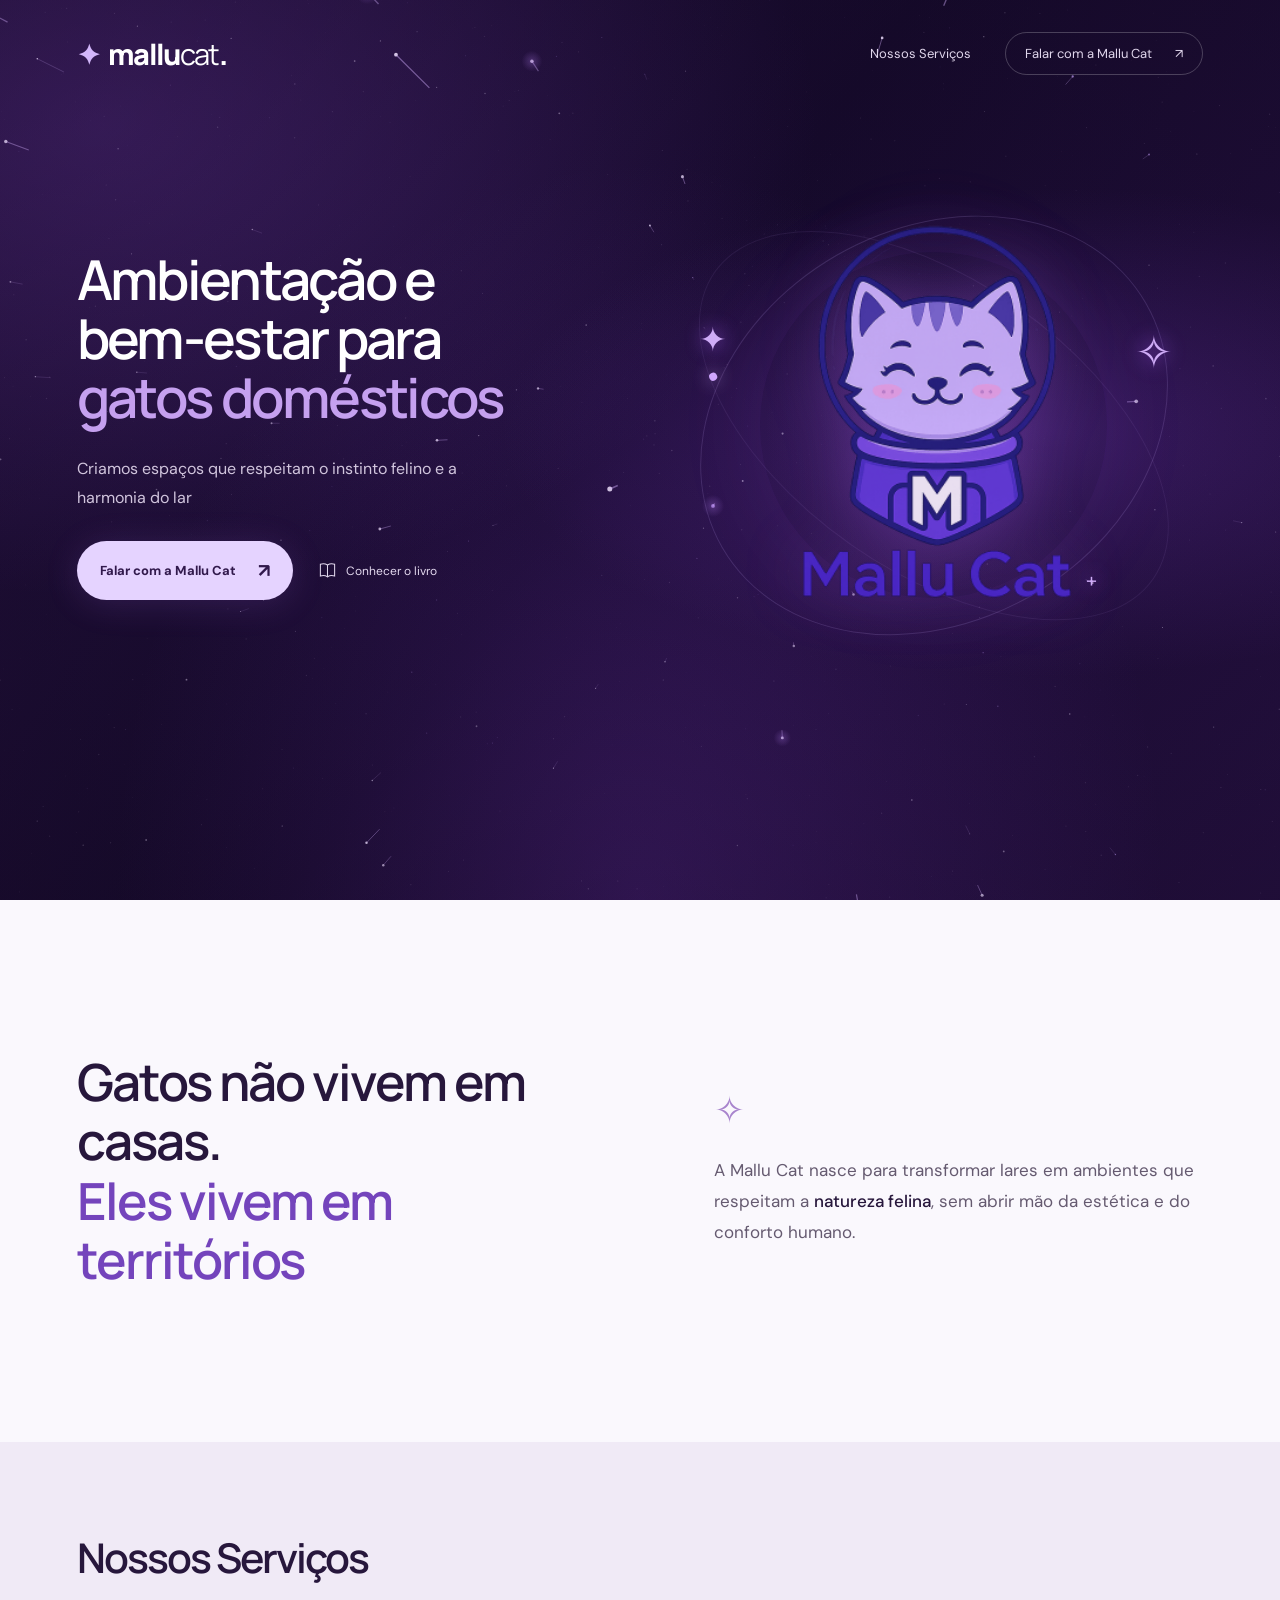
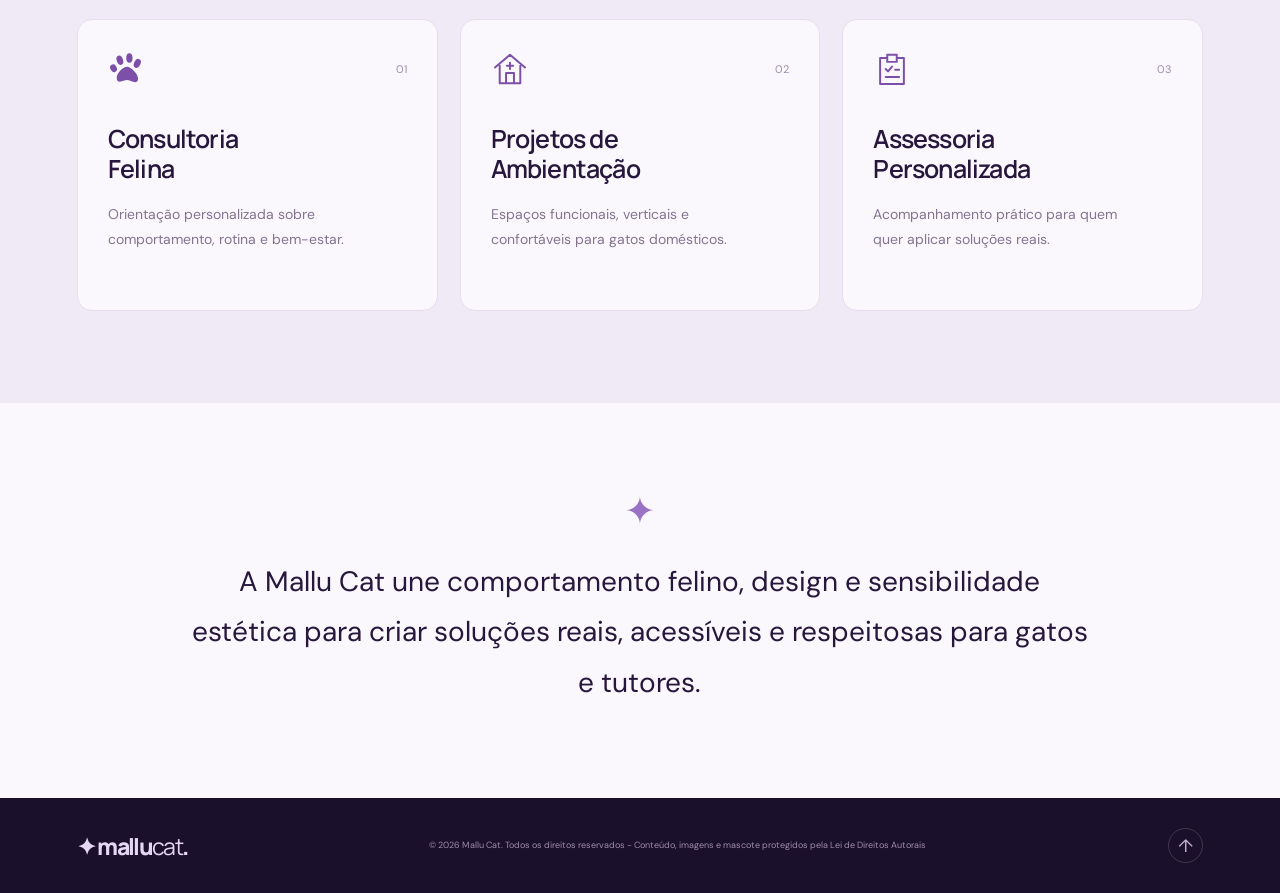
==== index.html @ bf2f4ffc "Publica site estático Mallu Cat com página de livros" ====
<!doctype html>
<html lang="pt-BR"><head><meta charset="utf-8"><meta name="viewport" content="width=device-width,initial-scale=1"><meta name="theme-color" content="#170b30"><meta name="description" content="Criamos espaços que respeitam o instinto felino e a harmonia do lar"><title>Mallu Cat — Ambientação e bem-estar para gatos domésticos</title><link rel="icon" href="assets/mallu-cat.png"><link rel="stylesheet" href="styles.css"><script src="script.js" defer></script></head>
<body><a class="skip" href="#conteudo">Pular para o conteúdo</a>
<section class="hero" id="inicio"><div class="nebula" aria-hidden="true"></div><canvas id="starfield" aria-hidden="true"></canvas>
<header class="header wrap"><a class="wordmark" href="#inicio" aria-label="Mallu Cat, início"><b>✦</b> mallu<span>cat</span>.</a><nav aria-label="Menu principal"><a href="#servicos">Nossos Serviços</a><a class="nav-contact" href="https://wa.me/554591351635" target="_blank" rel="noopener noreferrer">Falar com a Mallu Cat <span aria-hidden="true">↗</span></a></nav></header>
<div id="conteudo" class="hero-content wrap"><div class="hero-copy"><h1>Ambientação e<br>bem-estar para<br><em>gatos domésticos</em></h1><p class="hero-description">Criamos espaços que respeitam o instinto felino e a harmonia do lar</p><div class="actions"><a class="button primary" href="https://wa.me/554591351635" target="_blank" rel="noopener noreferrer">Falar com a Mallu Cat <span aria-hidden="true">↗</span></a><a class="book-link" href="Livros/index.html"><svg viewBox="0 0 24 24" aria-hidden="true"><path d="M12 5c-3-2-6-2-9-1v15c3-1 6-1 9 1m0-15c3-2 6-2 9-1v15c-3-1-6-1-9 1V5Z"/></svg>Conhecer o livro</a></div></div>
<div class="mascot-scene"><div class="orbit orbit-one" aria-hidden="true"></div><div class="orbit orbit-two" aria-hidden="true"></div><div class="planet-glow" aria-hidden="true"></div><span class="spark spark-one" aria-hidden="true">✦</span><span class="spark spark-two" aria-hidden="true">✧</span><span class="spark spark-three" aria-hidden="true">+</span><img class="mascot" src="assets/mallu-cat.png" alt="Mallu Cat, um gatinho roxo com capacete de astronauta" width="400" height="400" fetchpriority="high"></div></div>
</section>
<main><section class="essence section wrap" id="sobre"><div class="essence-grid"><h2>Gatos não vivem em casas.<br><span>Eles vivem em territórios</span></h2><div class="essence-copy"><span class="little-orbit" aria-hidden="true">✧</span><p>A Mallu Cat nasce para transformar lares em ambientes que respeitam a <strong>natureza felina</strong>, sem abrir mão da estética e do conforto humano.</p></div></div></section>
<section class="services section" id="servicos"><div class="wrap"><div class="services-heading"><h2>Nossos Serviços</h2></div><div class="service-grid">
<a class="service" href="https://wa.me/554591351635" target="_blank" rel="noopener noreferrer"><div class="service-top"><svg viewBox="0 0 48 48" aria-hidden="true"><ellipse cx="15" cy="13" rx="4" ry="6" transform="rotate(-20 15 13)"/><ellipse cx="27" cy="10" rx="4" ry="6"/><ellipse cx="37" cy="17" rx="4" ry="6" transform="rotate(25 37 17)"/><ellipse cx="7" cy="23" rx="4" ry="5" transform="rotate(-30 7 23)"/><path d="M11 35c0-6 8-14 13-14s14 9 14 15c0 9-10 2-14 2s-13 6-13-3Z"/></svg><span>01</span></div><h3>Consultoria<br>Felina</h3><p>Orientação personalizada sobre comportamento, rotina e bem-estar.</p></a>
<a class="service" href="https://wa.me/554591351635" target="_blank" rel="noopener noreferrer"><div class="service-top"><svg class="line-icon" viewBox="0 0 48 48" aria-hidden="true"><path d="m5 22 19-16 19 16M11 20v22h26V20M19 42V29h10v13M20 20h8M24 16v8"/></svg><span>02</span></div><h3>Projetos de<br>Ambientação</h3><p>Espaços funcionais, verticais e confortáveis para gatos domésticos.</p></a>
<a class="service" href="https://wa.me/554591351635" target="_blank" rel="noopener noreferrer"><div class="service-top"><svg class="line-icon" viewBox="0 0 48 48" aria-hidden="true"><path d="M17 10H9v33h30V10h-8M18 6h12v9H18ZM16 24l3 3 5-6M28 25h5M16 34h17"/></svg><span>03</span></div><h3>Assessoria<br>Personalizada</h3><p>Acompanhamento prático para quem quer aplicar soluções reais.</p></a>
</div></div></section>
<section class="closing section wrap"><div class="closing-symbol" aria-hidden="true">✦</div><div class="closing-copy">A Mallu Cat une comportamento felino, design e sensibilidade estética para criar soluções reais, acessíveis e respeitosas para gatos e tutores.</div></section></main>
<footer class="footer"><div class="wrap footer-inner"><a class="wordmark" href="#inicio">✦ mallu<span>cat</span>.</a><p>© 2026 Mallu Cat. Todos os direitos reservados - Conteúdo, imagens e mascote protegidos pela Lei de Direitos Autorais</p><a href="#inicio" class="back-top" aria-label="Voltar ao início">↑</a></div></footer></body></html>
---- styles.css ----
@import url('assets/fonts.css');
:root{--ink:#27173c;--purple:#7444bc;--paper:#faf8fd}*{box-sizing:border-box}html{scroll-behavior:smooth;scroll-padding-top:30px}body{margin:0;background:var(--paper);color:var(--ink);font-family:'DM Sans',sans-serif;-webkit-font-smoothing:antialiased}a{color:inherit;text-decoration:none}button{font:inherit}a,button{-webkit-tap-highlight-color:transparent}a:focus-visible,button:focus-visible{outline:3px solid #c08dff;outline-offset:6px}.wrap{width:min(1240px,88%);margin:auto}.skip{position:fixed;top:-80px;left:20px;padding:15px;background:white;color:var(--ink);z-index:10}.skip:focus{top:10px}.hero{position:relative;overflow:hidden;isolation:isolate;min-height:780px;min-height:min(900px,100svh);background:#160a2c;color:#fff}.nebula{position:absolute;inset:0;z-index:-2;background:radial-gradient(ellipse at 82% 48%,#7136b852 0%,transparent 37%),radial-gradient(ellipse at 8% 14%,#7c41bb59 0%,transparent 43%),radial-gradient(ellipse at 50% 100%,#813ac946 0%,transparent 58%),linear-gradient(125deg,#24113f,#160a2c 48%,#251041)}.nebula:after{content:'';position:absolute;inset:0;background:radial-gradient(ellipse at 64% 50%,transparent 20%,#10071c55 100%)}#starfield{position:absolute;inset:0;width:100%;height:100%;z-index:-1}.header{display:flex;align-items:center;justify-content:space-between;padding-top:32px;position:relative;z-index:2}.wordmark{display:inline-flex;align-items:center;font-family:'Manrope',sans-serif;font-size:29px;font-weight:800;letter-spacing:-1.7px}.wordmark span{font-weight:400}.wordmark b{margin-right:10px;color:#d2b6fa;font-size:28px}.header nav{display:flex;gap:34px;align-items:center;font-size:13px;color:#e0d6ec}.header nav>a:hover{color:#fff}.nav-contact{border:1px solid #ffffff38;padding:12px 19px;border-radius:30px}.nav-contact span{padding-left:20px}.hero-content{display:grid;grid-template-columns:1.1fr 1fr;align-items:center;gap:25px;padding-top:95px;padding-bottom:105px;min-height:660px}.eyebrow{display:flex;align-items:center;gap:10px;font-size:10px;font-weight:600;letter-spacing:2.3px;color:#d0b5ef;margin:0 0 26px}.eyebrow>span{width:6px;height:6px;background:#c99aff;border-radius:50%;box-shadow:0 0 12px #d09bff}h1,h2,h3,p{margin-top:0}h1{font-family:'Manrope',sans-serif;font-size:clamp(46px,5.4vw,78px);font-weight:600;letter-spacing:-3.8px;line-height:1.08;margin-bottom:27px}h1 em{font-style:normal;color:#c5a0ef}h2{font-family:'Manrope',sans-serif;font-weight:550;letter-spacing:-2px;line-height:1.16}h2 span{color:var(--purple)}.hero-description{font-size:16px;line-height:1.8;color:#d1c5dd;max-width:405px;margin-bottom:29px}.actions{display:flex;align-items:center;gap:25px}.button{display:inline-flex;align-items:center;gap:22px;border-radius:50px;padding:17px 23px;font-size:13px;font-weight:650;transition:transform .2s,box-shadow .2s}.button:hover{transform:translateY(-3px)}.primary{background:#e5d3ff;color:#31194c;box-shadow:0 4px 35px #bb75ff28}.primary:hover{box-shadow:0 4px 35px #bb75ff55}.button span{font-size:19px}.book-link{display:inline-flex;gap:9px;align-items:center;white-space:nowrap;font-size:12px;color:#e2d8ee}.book-link svg{width:19px;fill:none;stroke:currentColor;stroke-width:1.3}.book-link:hover{text-decoration:underline}.hero-caption{margin-top:42px;font-size:11px;color:#b3a3c7;display:flex;gap:10px;align-items:center}.hero-caption span{font-size:21px;color:#c5a0ef}.mascot-scene{position:relative;display:flex;align-items:center;justify-content:center;min-width:0;aspect-ratio:1;max-height:510px}.mascot{width:92%;max-width:480px;height:auto;position:relative;filter:drop-shadow(0 0 28px #a660e946);animation:float 7s ease-in-out infinite;z-index:1}.planet-glow{position:absolute;width:68%;height:68%;border-radius:50%;background:radial-gradient(circle,#975ed92e,transparent 69%);box-shadow:0 0 90px #a951ff19}.orbit{position:absolute;width:96%;height:77%;border:1px solid #c3a5f02b;border-radius:50%;transform:rotate(-30deg)}.orbit-one:after{content:'';position:absolute;top:10%;left:15%;height:8px;width:8px;border-radius:50%;background:#d1a8ff;box-shadow:0 0 17px #d1a8ff}.orbit-two{width:105%;height:57%;transform:rotate(35deg);border-color:#c3a5f016}.spark{position:absolute;color:#cfacf7;text-shadow:0 0 20px #a55ef2}.spark-one{left:4%;top:29%;font-size:33px}.spark-two{right:3%;top:30%;font-size:45px}.spark-three{right:18%;bottom:17%;font-size:20px}.orbit-label{position:absolute;bottom:0;display:flex;align-items:center;gap:8px;font-size:8px;letter-spacing:1.8px;color:#b9a4d2}.orbit-label span{width:4px;height:4px;border-radius:50%;background:#bc8ce9}.hero-bottom{position:absolute;bottom:29px;left:6%;display:flex;align-items:center;justify-content:space-between}.discover{font-size:8px;letter-spacing:2px;color:#b7a5ca;display:flex;align-items:center;gap:14px}.discover>span{display:grid;place-items:center;width:30px;height:39px;border:1px solid #ffffff29;border-radius:30px;font-size:16px}#motion-toggle{background:#ffffff08;border:1px solid #ffffff20;color:#c8b7db;border-radius:30px;display:flex;gap:8px;align-items:center;padding:9px 13px;font-size:10px;cursor:pointer}.motion-icon{font-size:12px}.section{padding-top:92px;padding-bottom:92px}.section-label{display:flex;justify-content:space-between;color:#8b769f;font-size:9px;letter-spacing:2px;font-weight:650;padding-bottom:26px;border-bottom:1px solid #ded5e8}.section-label>span:last-child{font-size:18px;color:var(--purple)}.essence-grid{display:grid;grid-template-columns:1.1fr 1fr;gap:100px;padding:60px 0}.essence h2{font-size:clamp(35px,4vw,54px);margin:0}.essence-copy{padding-top:10px}.little-orbit{font-size:37px;color:#a884cd;display:block;margin-bottom:21px}.essence-copy p{font-size:17px;line-height:1.8;margin-bottom:18px;color:#655a70}.essence-copy strong{font-weight:500;color:var(--ink)}.essence-copy p+p{font-size:14px;color:#887a95}.text-link{display:inline-flex;gap:32px;align-items:center;font-size:12px;border-bottom:1px solid #c7b2db;padding:10px 0;color:var(--purple)}.text-link span{font-size:20px}.values{border-top:1px solid #ded5e8;padding-top:29px;display:flex;justify-content:space-around;gap:18px;font-size:11px;color:#786586;align-items:center}.values i{font-style:normal;color:#b99ad4}.services{background:#f0eaf6}.services-heading{display:flex;align-items:end;justify-content:space-between;margin:43px 0 38px}.services h2{font-size:clamp(30px,3.2vw,43px);margin:0}.services-heading p{font-size:13px;line-height:1.7;color:#887a95;margin-bottom:4px}.service-grid{display:grid;grid-template-columns:repeat(3,1fr);gap:22px}.service{background:#faf8fd;border:1px solid #e6ddef;border-radius:15px;padding:30px;display:flex;flex-direction:column;transition:transform .25s,box-shadow .25s}.service:hover{transform:translateY(-6px);box-shadow:0 15px 35px #49286c0b}.service-top{display:flex;justify-content:space-between;align-items:center;margin-bottom:36px}.service-top>span{font-size:11px;color:#a08caf}.service svg{width:38px;height:38px;fill:#7c50a9}.service svg.line-icon{fill:none;stroke:#7c50a9;stroke-width:2.5;stroke-linecap:round;stroke-linejoin:round}.service h3{font-family:'Manrope',sans-serif;font-size:25px;font-weight:600;line-height:1.2;letter-spacing:-.8px;margin-bottom:18px}.service p{font-size:14px;color:#84748f;line-height:1.75;max-width:250px;margin-bottom:29px}.service-link{margin-top:auto;padding-top:21px;border-top:1px solid #e6ddef;display:flex;justify-content:space-between;font-size:11px;color:#7a4ba4}.service-link>span{font-size:18px}.closing{text-align:center;padding-top:83px;padding-bottom:90px}.closing-symbol{font-size:38px;color:#9971c5;margin-bottom:21px}.closing>p{font-size:8px;letter-spacing:2px;color:#8c749e;margin-bottom:24px}.closing h2{font-size:clamp(37px,4.4vw,60px);margin-bottom:23px}.closing h2 em{font-style:normal;color:var(--purple)}.closing-copy{max-width:550px;margin:0 auto 28px;font-size:14px;line-height:1.8;color:#887a95}.dark{background:#332044;color:#f6ecff;font-size:12px}.footer{background:#1b102b;color:#c0aecf}.footer-inner{display:flex;justify-content:space-between;align-items:center;gap:30px;padding:30px 0}.footer .wordmark{font-size:23px;color:#e5d6f3;white-space:nowrap}.footer p{font-size:9px;line-height:1.9;color:#9e8bad;margin:0}.back-top{display:grid;place-items:center;width:35px;height:35px;border:1px solid #ffffff29;border-radius:50%;font-size:18px}.is-paused .mascot{animation-play-state:paused}@keyframes float{0%,100%{transform:translateY(-8px) rotate(-2deg)}50%{transform:translateY(9px) rotate(2deg)}}
@media(min-width:1600px){.hero-content{padding-top:110px;min-height:740px}.hero{min-height:860px}}@media(max-width:1050px){.wrap{width:90%}.hero-bottom{left:5%}.hero-content{padding-top:85px;gap:8px}.actions{gap:17px}.button{padding:16px 19px;font-size:11px}.book-link{font-size:11px}.hero-description{font-size:14px}h1{letter-spacing:-2.8px}.essence-grid{gap:60px}.service{padding:25px}.services-heading p{font-size:11px}.header nav{gap:24px}}@media(max-width:760px){.header{padding-top:23px}.wordmark{font-size:25px}.header nav>a:not(.nav-contact){display:none}.nav-contact{padding:10px 14px;font-size:10px}.nav-contact span{padding-left:8px}.hero{min-height:0}.hero-content{grid-template-columns:1fr;padding-top:65px;padding-bottom:100px;gap:0}.hero-copy{position:relative;z-index:2}.eyebrow{font-size:8px;letter-spacing:1.8px;margin-bottom:22px}h1{font-size:clamp(47px,10.8vw,74px);letter-spacing:-2.8px;line-height:1.07;margin-bottom:24px}.hero-description{font-size:14px;max-width:350px;line-height:1.8}.actions{gap:22px;flex-wrap:wrap}.button{padding:16px 20px}.hero-caption{margin-top:28px;font-size:10px}.mascot-scene{width:min(400px,92%);margin:18px auto 0;max-height:none}.mascot{width:88%}.orbit-label{bottom:0;font-size:7px}.hero-bottom{bottom:23px}.section{padding-top:60px;padding-bottom:60px}.section-label{font-size:8px;letter-spacing:1.6px;padding-bottom:21px}.essence-grid{grid-template-columns:1fr;gap:20px;padding:35px 0}.essence h2{font-size:41px;letter-spacing:-1.7px}.essence-copy p{font-size:15px}.essence-copy p+p{font-size:13px}.little-orbit{display:none}.values{font-size:9px;gap:8px;justify-content:space-between;padding-top:22px}.values i{font-size:9px}.services-heading{display:block;margin:32px 0 28px}.services h2{font-size:32px;letter-spacing:-1.4px}.services-heading p{margin-top:17px;font-size:12px}.services-heading p br{display:none}.service-grid{grid-template-columns:1fr;gap:15px}.service{padding:25px}.service-top{margin-bottom:22px}.service h3{font-size:25px}.service h3 br{display:none}.service p{max-width:none;font-size:14px;margin-bottom:22px}.closing h2{font-size:43px}.closing-copy{font-size:13px}.footer-inner{flex-wrap:wrap;gap:20px}.footer p{order:3;width:100%;font-size:8px}.footer .wordmark{font-size:22px}.hero-bottom .discover{font-size:7px;letter-spacing:1.3px}#motion-toggle{font-size:9px}}@media(prefers-reduced-motion:reduce){html{scroll-behavior:auto}.mascot{animation:none}.button,.service{transition:none}}


/* Tipografia ajustada ao título original. */
h1{font-size:clamp(40px,4.3vw,62px);letter-spacing:-2.7px}.essence-grid{align-items:center}.services-heading{margin-top:0}.closing-copy{margin-bottom:0;font-size:clamp(17px,2.2vw,28px);max-width:900px;color:var(--ink)}@media(max-width:760px){h1{font-size:clamp(34px,8.7vw,60px);letter-spacing:-1.7px}.essence h2{font-size:36px}}
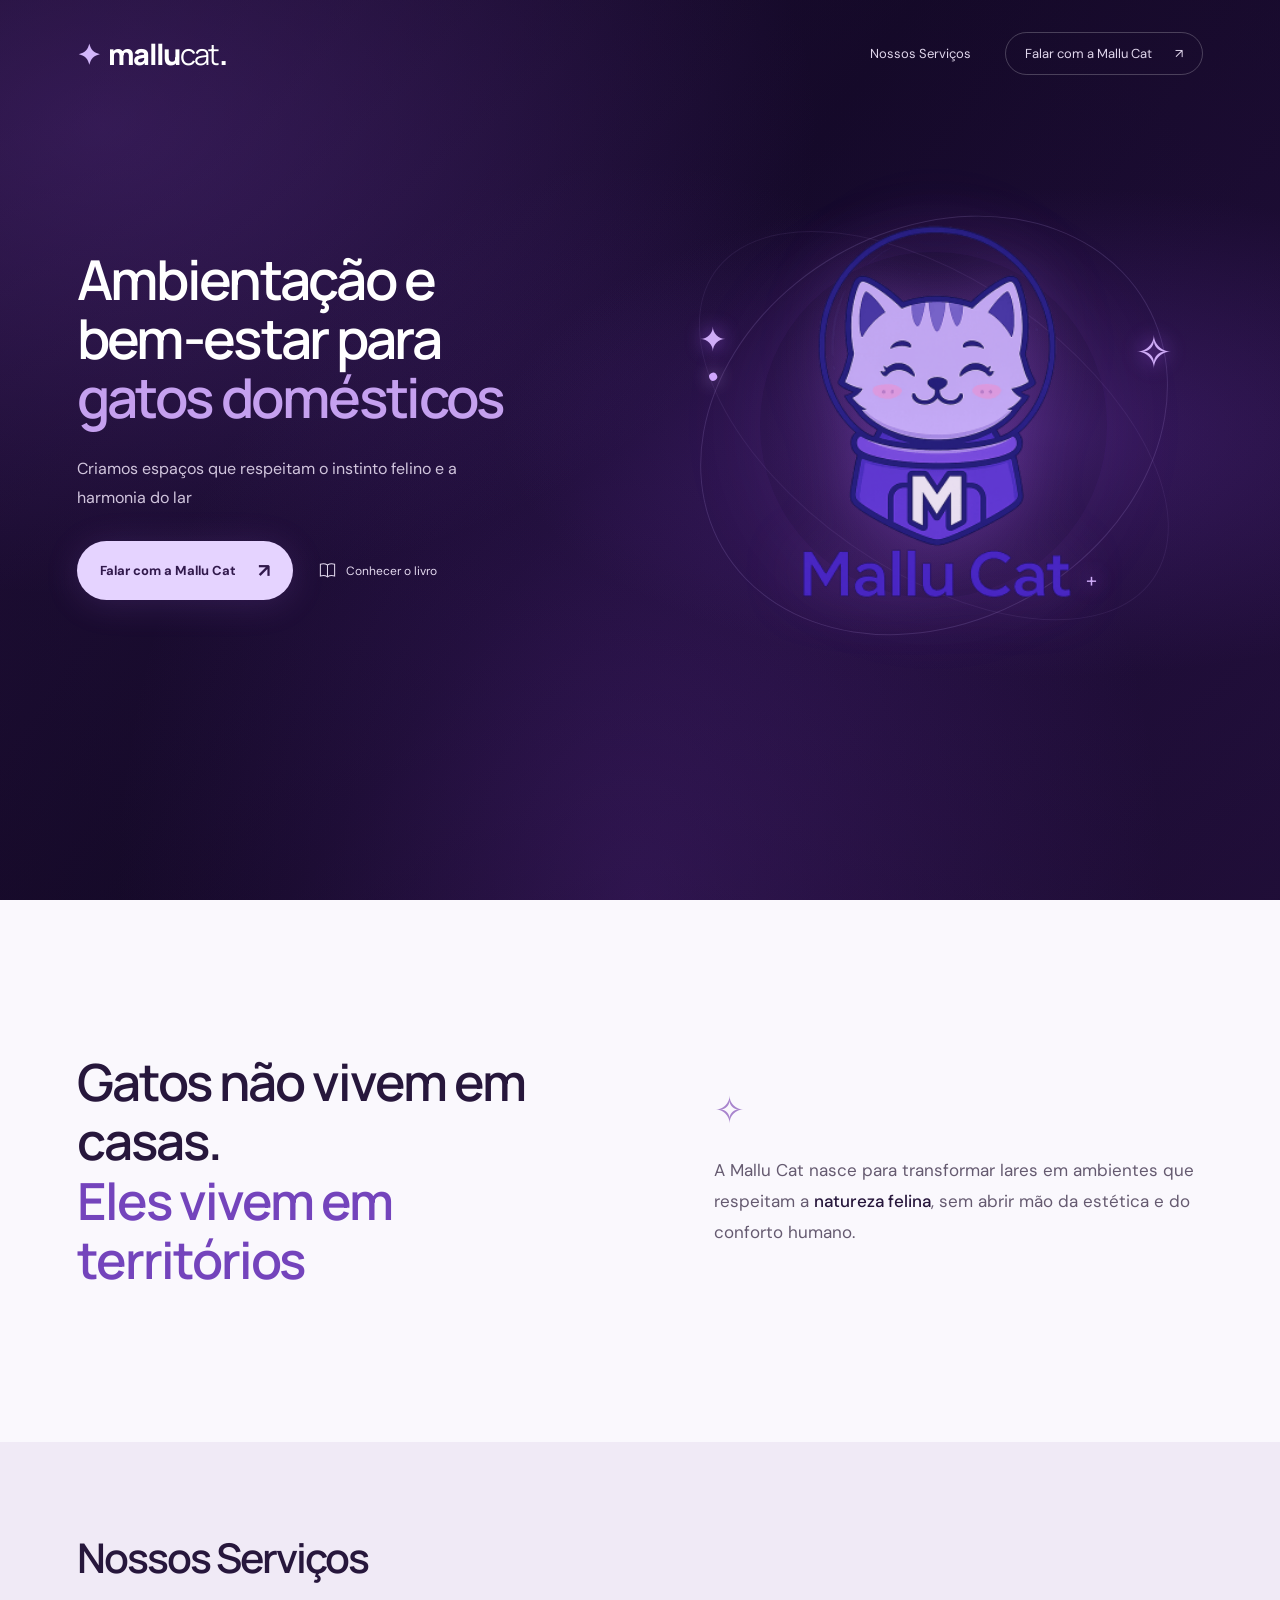
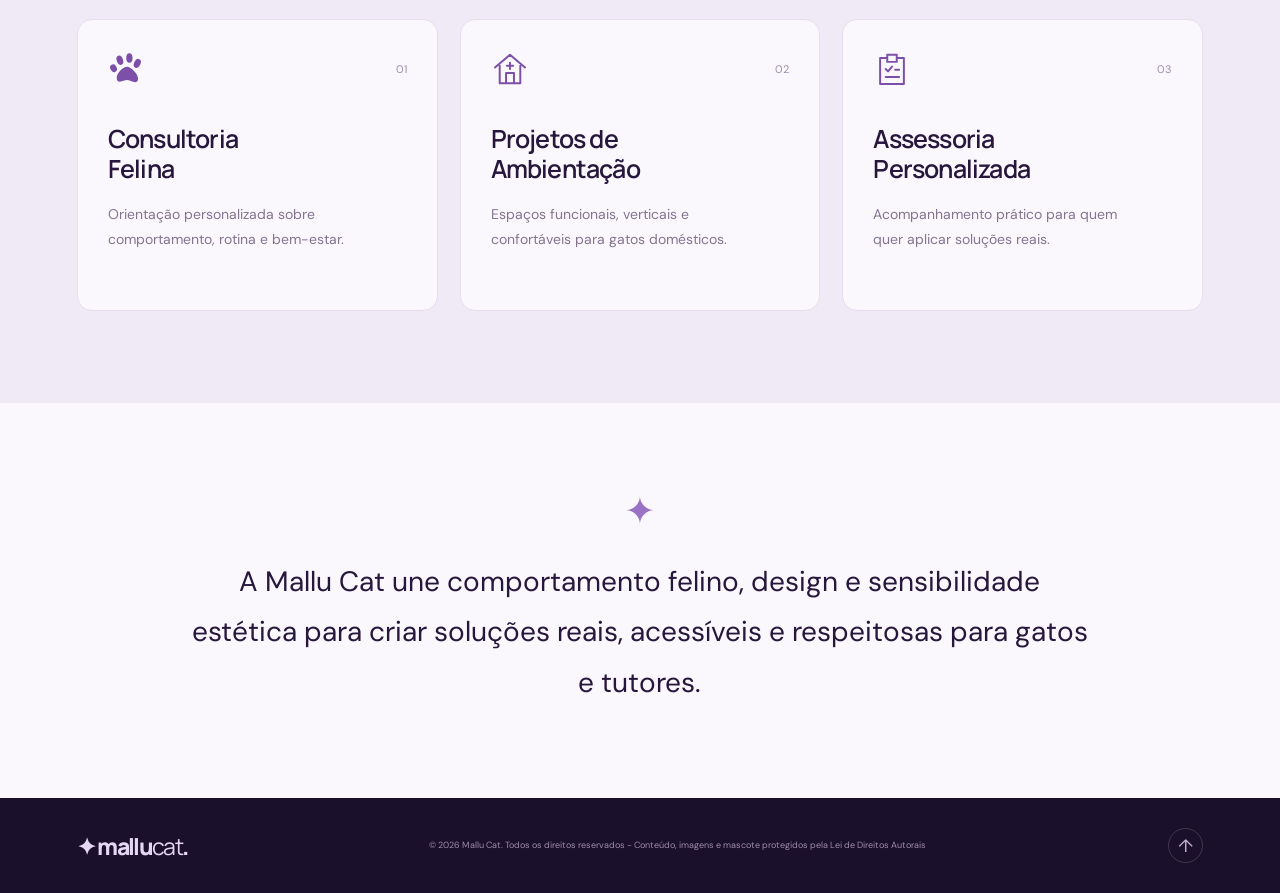
==== commit 62001eeb: "Personaliza mensagens do WhatsApp por serviço e página" ====
--- a/index.html
+++ b/index.html
@@ -2,15 +2,15 @@
 <html lang="pt-BR"><head><meta charset="utf-8"><meta name="viewport" content="width=device-width,initial-scale=1"><meta name="theme-color" content="#170b30"><meta name="description" content="Criamos espaços que respeitam o instinto felino e a harmonia do lar"><title>Mallu Cat — Ambientação e bem-estar para gatos domésticos</title><link rel="icon" href="assets/mallu-cat.png"><link rel="stylesheet" href="styles.css"><script src="script.js" defer></script></head>
 <body><a class="skip" href="#conteudo">Pular para o conteúdo</a>
 <section class="hero" id="inicio"><div class="nebula" aria-hidden="true"></div><canvas id="starfield" aria-hidden="true"></canvas>
-<header class="header wrap"><a class="wordmark" href="#inicio" aria-label="Mallu Cat, início"><b>✦</b> mallu<span>cat</span>.</a><nav aria-label="Menu principal"><a href="#servicos">Nossos Serviços</a><a class="nav-contact" href="https://wa.me/554591351635" target="_blank" rel="noopener noreferrer">Falar com a Mallu Cat <span aria-hidden="true">↗</span></a></nav></header>
-<div id="conteudo" class="hero-content wrap"><div class="hero-copy"><h1>Ambientação e<br>bem-estar para<br><em>gatos domésticos</em></h1><p class="hero-description">Criamos espaços que respeitam o instinto felino e a harmonia do lar</p><div class="actions"><a class="button primary" href="https://wa.me/554591351635" target="_blank" rel="noopener noreferrer">Falar com a Mallu Cat <span aria-hidden="true">↗</span></a><a class="book-link" href="Livros/index.html"><svg viewBox="0 0 24 24" aria-hidden="true"><path d="M12 5c-3-2-6-2-9-1v15c3-1 6-1 9 1m0-15c3-2 6-2 9-1v15c-3-1-6-1-9 1V5Z"/></svg>Conhecer o livro</a></div></div>
+<header class="header wrap"><a class="wordmark" href="#inicio" aria-label="Mallu Cat, início"><b>✦</b> mallu<span>cat</span>.</a><nav aria-label="Menu principal"><a href="#servicos">Nossos Serviços</a><a class="nav-contact" href="https://wa.me/554591351635?text=Ol%C3%A1%2C%20Mallu%20Cat!%20Vim%20pelo%20site%20e%20gostaria%20de%20saber%20mais%20sobre%20os%20servi%C3%A7os%20de%20ambienta%C3%A7%C3%A3o%20e%20bem-estar%20para%20meu%20gato.%20Como%20funciona%20o%20atendimento%3F" target="_blank" rel="noopener noreferrer">Falar com a Mallu Cat <span aria-hidden="true">↗</span></a></nav></header>
+<div id="conteudo" class="hero-content wrap"><div class="hero-copy"><h1>Ambientação e<br>bem-estar para<br><em>gatos domésticos</em></h1><p class="hero-description">Criamos espaços que respeitam o instinto felino e a harmonia do lar</p><div class="actions"><a class="button primary" href="https://wa.me/554591351635?text=Ol%C3%A1%2C%20Mallu%20Cat!%20Vim%20pelo%20site%20e%20gostaria%20de%20saber%20mais%20sobre%20os%20servi%C3%A7os%20de%20ambienta%C3%A7%C3%A3o%20e%20bem-estar%20para%20meu%20gato.%20Como%20funciona%20o%20atendimento%3F" target="_blank" rel="noopener noreferrer">Falar com a Mallu Cat <span aria-hidden="true">↗</span></a><a class="book-link" href="Livros/index.html"><svg viewBox="0 0 24 24" aria-hidden="true"><path d="M12 5c-3-2-6-2-9-1v15c3-1 6-1 9 1m0-15c3-2 6-2 9-1v15c-3-1-6-1-9 1V5Z"/></svg>Conhecer o livro</a></div></div>
 <div class="mascot-scene"><div class="orbit orbit-one" aria-hidden="true"></div><div class="orbit orbit-two" aria-hidden="true"></div><div class="planet-glow" aria-hidden="true"></div><span class="spark spark-one" aria-hidden="true">✦</span><span class="spark spark-two" aria-hidden="true">✧</span><span class="spark spark-three" aria-hidden="true">+</span><img class="mascot" src="assets/mallu-cat.png" alt="Mallu Cat, um gatinho roxo com capacete de astronauta" width="400" height="400" fetchpriority="high"></div></div>
 </section>
 <main><section class="essence section wrap" id="sobre"><div class="essence-grid"><h2>Gatos não vivem em casas.<br><span>Eles vivem em territórios</span></h2><div class="essence-copy"><span class="little-orbit" aria-hidden="true">✧</span><p>A Mallu Cat nasce para transformar lares em ambientes que respeitam a <strong>natureza felina</strong>, sem abrir mão da estética e do conforto humano.</p></div></div></section>
 <section class="services section" id="servicos"><div class="wrap"><div class="services-heading"><h2>Nossos Serviços</h2></div><div class="service-grid">
-<a class="service" href="https://wa.me/554591351635" target="_blank" rel="noopener noreferrer"><div class="service-top"><svg viewBox="0 0 48 48" aria-hidden="true"><ellipse cx="15" cy="13" rx="4" ry="6" transform="rotate(-20 15 13)"/><ellipse cx="27" cy="10" rx="4" ry="6"/><ellipse cx="37" cy="17" rx="4" ry="6" transform="rotate(25 37 17)"/><ellipse cx="7" cy="23" rx="4" ry="5" transform="rotate(-30 7 23)"/><path d="M11 35c0-6 8-14 13-14s14 9 14 15c0 9-10 2-14 2s-13 6-13-3Z"/></svg><span>01</span></div><h3>Consultoria<br>Felina</h3><p>Orientação personalizada sobre comportamento, rotina e bem-estar.</p></a>
-<a class="service" href="https://wa.me/554591351635" target="_blank" rel="noopener noreferrer"><div class="service-top"><svg class="line-icon" viewBox="0 0 48 48" aria-hidden="true"><path d="m5 22 19-16 19 16M11 20v22h26V20M19 42V29h10v13M20 20h8M24 16v8"/></svg><span>02</span></div><h3>Projetos de<br>Ambientação</h3><p>Espaços funcionais, verticais e confortáveis para gatos domésticos.</p></a>
-<a class="service" href="https://wa.me/554591351635" target="_blank" rel="noopener noreferrer"><div class="service-top"><svg class="line-icon" viewBox="0 0 48 48" aria-hidden="true"><path d="M17 10H9v33h30V10h-8M18 6h12v9H18ZM16 24l3 3 5-6M28 25h5M16 34h17"/></svg><span>03</span></div><h3>Assessoria<br>Personalizada</h3><p>Acompanhamento prático para quem quer aplicar soluções reais.</p></a>
+<a class="service" href="https://wa.me/554591351635?text=Ol%C3%A1%2C%20Mallu%20Cat!%20Tenho%20interesse%20na%20Consultoria%20Felina.%20Gostaria%20de%20orienta%C3%A7%C3%A3o%20sobre%20o%20comportamento%2C%20a%20rotina%20e%20o%20bem-estar%20do%20meu%20gato.%20Como%20funciona%20a%20consultoria%3F" target="_blank" rel="noopener noreferrer"><div class="service-top"><svg viewBox="0 0 48 48" aria-hidden="true"><ellipse cx="15" cy="13" rx="4" ry="6" transform="rotate(-20 15 13)"/><ellipse cx="27" cy="10" rx="4" ry="6"/><ellipse cx="37" cy="17" rx="4" ry="6" transform="rotate(25 37 17)"/><ellipse cx="7" cy="23" rx="4" ry="5" transform="rotate(-30 7 23)"/><path d="M11 35c0-6 8-14 13-14s14 9 14 15c0 9-10 2-14 2s-13 6-13-3Z"/></svg><span>01</span></div><h3>Consultoria<br>Felina</h3><p>Orientação personalizada sobre comportamento, rotina e bem-estar.</p></a>
+<a class="service" href="https://wa.me/554591351635?text=Ol%C3%A1%2C%20Mallu%20Cat!%20Tenho%20interesse%20nos%20Projetos%20de%20Ambienta%C3%A7%C3%A3o.%20Quero%20adaptar%20meu%20lar%20com%20espa%C3%A7os%20mais%20funcionais%20e%20confort%C3%A1veis%20para%20meu%20gato.%20Como%20podemos%20come%C3%A7ar%3F" target="_blank" rel="noopener noreferrer"><div class="service-top"><svg class="line-icon" viewBox="0 0 48 48" aria-hidden="true"><path d="m5 22 19-16 19 16M11 20v22h26V20M19 42V29h10v13M20 20h8M24 16v8"/></svg><span>02</span></div><h3>Projetos de<br>Ambientação</h3><p>Espaços funcionais, verticais e confortáveis para gatos domésticos.</p></a>
+<a class="service" href="https://wa.me/554591351635?text=Ol%C3%A1%2C%20Mallu%20Cat!%20Tenho%20interesse%20na%20Assessoria%20Personalizada.%20Gostaria%20de%20acompanhamento%20para%20colocar%20em%20pr%C3%A1tica%20solu%C3%A7%C3%B5es%20de%20bem-estar%20para%20meu%20gato.%20Como%20funciona%3F" target="_blank" rel="noopener noreferrer"><div class="service-top"><svg class="line-icon" viewBox="0 0 48 48" aria-hidden="true"><path d="M17 10H9v33h30V10h-8M18 6h12v9H18ZM16 24l3 3 5-6M28 25h5M16 34h17"/></svg><span>03</span></div><h3>Assessoria<br>Personalizada</h3><p>Acompanhamento prático para quem quer aplicar soluções reais.</p></a>
 </div></div></section>
 <section class="closing section wrap"><div class="closing-symbol" aria-hidden="true">✦</div><div class="closing-copy">A Mallu Cat une comportamento felino, design e sensibilidade estética para criar soluções reais, acessíveis e respeitosas para gatos e tutores.</div></section></main>
 <footer class="footer"><div class="wrap footer-inner"><a class="wordmark" href="#inicio">✦ mallu<span>cat</span>.</a><p>© 2026 Mallu Cat. Todos os direitos reservados - Conteúdo, imagens e mascote protegidos pela Lei de Direitos Autorais</p><a href="#inicio" class="back-top" aria-label="Voltar ao início">↑</a></div></footer></body></html>
